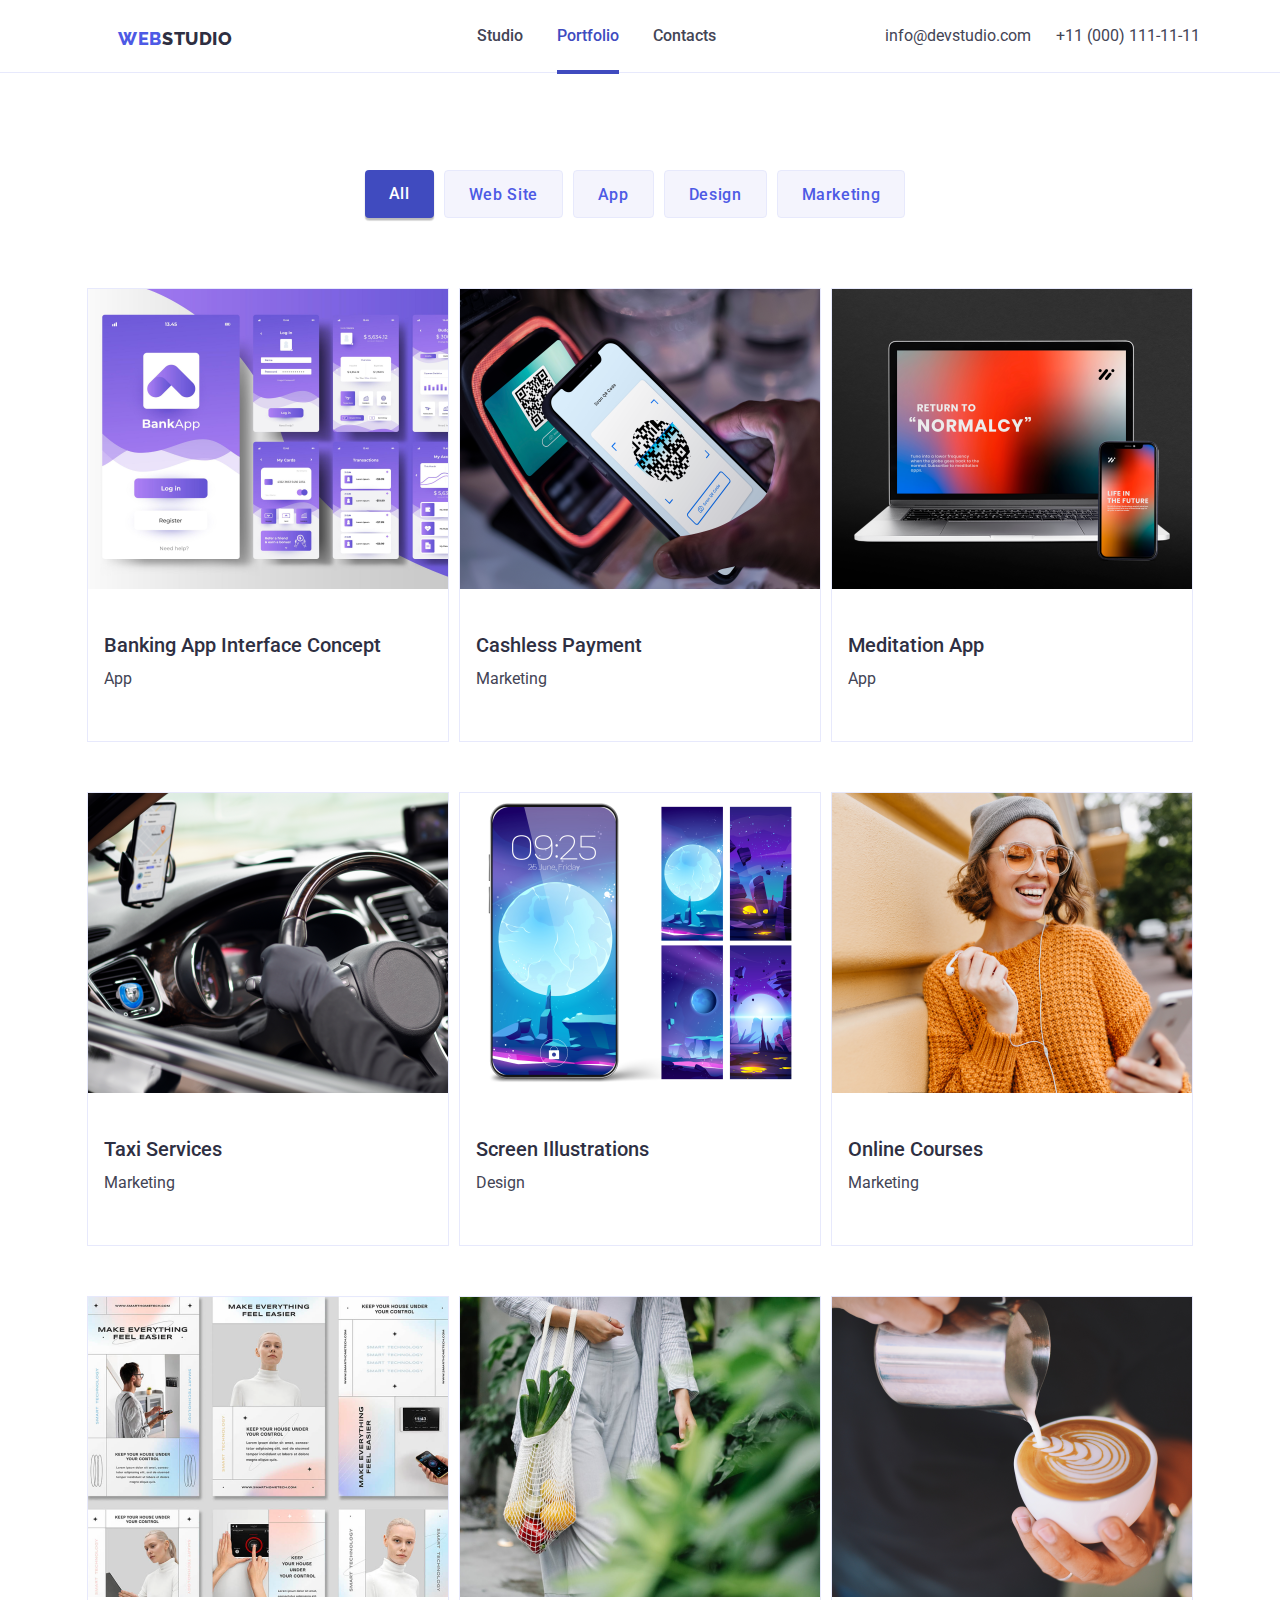
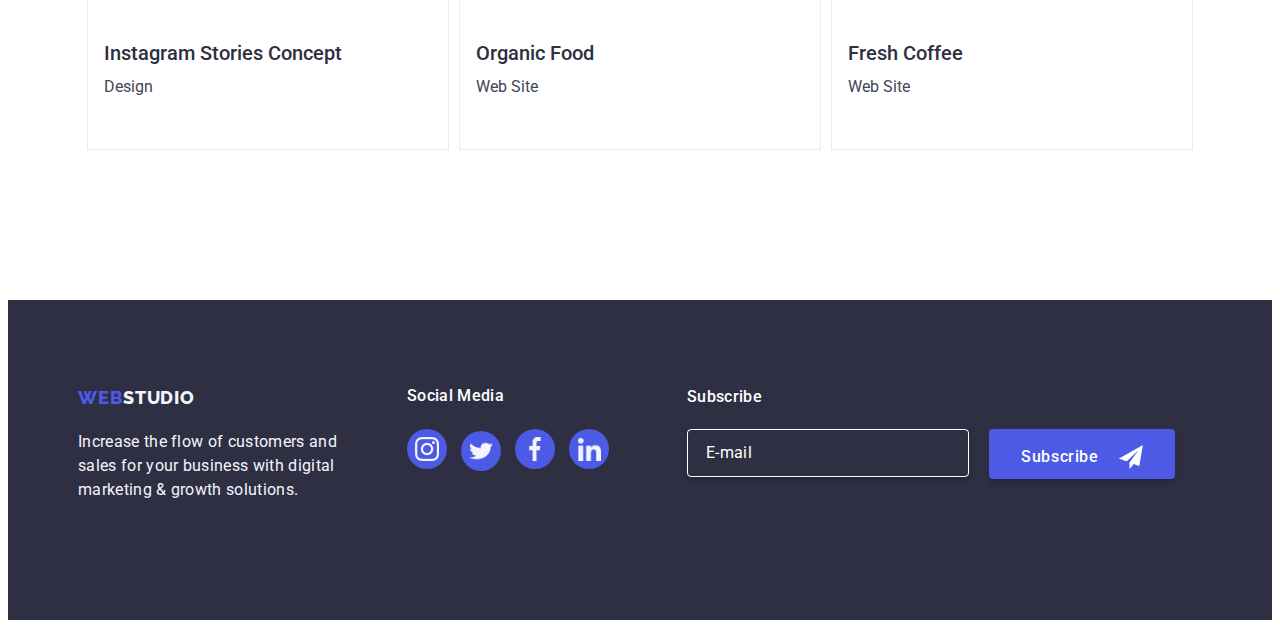
==== portfolio.html @ 3a565a02 "Initial commit" ====
<!DOCTYPE html>
<html lang="en">
    <head>
        <meta charset="UTF-8">
        <meta name="viewport" content="width=device-width, initial-scale=1.0">
        <title>WEBSTUDIO</title>
        <link rel="stylesheet" href="styles.css">
    
        <link rel="preconnect" href="https://fonts.googleapis.com">
        <link rel="preconnect" href="https://fonts.gstatic.com" crossorigin>
        <link href="https://fonts.googleapis.com/css2?family=Open+Sans&family=Raleway:wght@800&family=Roboto:wght@400;500;700;900&display=swap" rel="stylesheet">
    
    </head>

    <body id="portfolio">
        <header>
        <div class="navigation-bar">
            <div class="centered-logo">
                <h2><span class="logo"><span class="web">WEB</span><span class="studio">STUDIO</span></span></h2>
            </div>
        
            <div class="header-body-medium">
                <nav class="body-medium">
                    <ul>
                        <li><a href="index.html" class="header-nav-studio studio-link"><span>Studio</span></a></li>
                        <li><a href="portfolio.html" class="header-nav-portfolio portfolio"><span>Portfolio</span></a></li>
                        <li><a href="#" class="header-nav-contacts contacts"><span>Contacts</span></a></li>
                    </ul>
                </nav>
            </div>
        
            <div class="contact-info">
                <ul class="body">
                    <li><a href="mailto:contact@example.com" class="header-nav-mail email">info@devstudio.com</a></li>
                    <li><a href="tel:+110001111111" class="header-nav-phone phone">+11 (000) 111-11-11</a></li>
                </ul>
            </div>
        </div>
        
    </header>
    <div class="filter-btn">
        <button id="allButton" class="filter-button active">All</button>
        <button id="webButton" class="filter-button">Web Site</button>
        <button id="appButton" class="filter-button">App</button>
        <button id="designButton" class="filter-button">Design</button>
        <button id="marketingButton" class="filter-button">Marketing</button>
    </div>
    

    <div class="portfolio-cards">
        <div class="row-container">
            <li class="project-card-1">
                <div class="card-container">
                    <img src="images/img/Banking_App_Interface.png" alt="Banking App Interface Concept" width="360" height="300px">
                    <div class="card-info">
                        <h3>Banking App Interface Concept</h3>
                        <p class="body">App</p>
                    </div>
                </div>
            </li>
    
            <li class="project-card-2">
                <div class="card-container">
                    <img src="images/img/Cashless_Payment.png" alt="Cashless Payment" width="360" height="300px">
                    <div class="card-info">
                        <h3>Cashless Payment</h3>
                        <p class="body">Marketing</p>
                    </div>
                </div>
            </li>
    
            <li class="project-card-3">
                <div class="card-container">
                    <img src="images/img/Meditation_App.png" alt="Meditation App" width="360" height="300px">
                    <div class="card-info">
                        <h3>Meditation App</h3>
                        <p class="body">App</p>
                    </div>
                </div>
            </li>
        </div>
    
        <div class="row-container">
            <li class="project-card-4">
                <div class="card-container">
                    <img src="images/img/Taxi_Services.png" alt="Taxi Services" width="360" height="300px">
                    <div class="card-info">
                        <h3>Taxi Services</h3>
                        <p class="body">Marketing</p>
                    </div>
                </div>
            </li>
    
            <li class="project-card-5">
                <div class="card-container">
                    <img src="images/img/Screen_Illustrations.png" alt="Screen Illustrations" width="360" height="300px">
                    <div class="card-info">
                        <h3>Screen Illustrations</h3>
                        <p class="body">Design</p>
                    </div>
                </div>
            </li>
    
            <li class="project-card-6">
                <div class="card-container">
                    <img src="images/img/Online_Courses.png" alt="Online Courses" width="360" height="300px">
                    <div class="card-info">
                        <h3>Online Courses</h3>
                        <p class="body">Marketing</p>
                    </div>
                </div>
            </li>
        </div>
    
        <div class="row-container">
            <li class="project-card-7">
                <div class="card-container">
                    <img src="images/img/Instagram_Concept.png" alt="Instagram Stories Concept" width="360" height="300px">
                    <div class="card-info">
                        <h3>Instagram Stories Concept</h3>
                        <p class="body">Design</p>
                    </div>
                </div>
            </li>
    
            <li class="project-card-8">
                <div class="card-container">
                    <img src="images/img/Organic_Food.png" alt="Organic Food" width="360" height="300px">
                    <div class="card-info">
                        <h3>Organic Food</h3>
                        <p class="body">Web Site</p>
                    </div>
                </div>
            </li>
    
            <li class="project-card-9">
                <div class="card-container">
                    <img src="images/img/Fresh_Coffee.png" alt="Fresh Coffee" width="360" height="300px">
                    <div class="card-info">
                        <h3>Fresh Coffee</h3>
                        <p class="body">Web Site</p>
                    </div>
                </div>
            </li>
        </div>
    </div>
    


    <footer>
        <div class="footer-div">
            <div class="footer-logo">
                <ul class="footer-list-container">
                    <li>
                        <h4><span id="web-footer">WEB</span><span id="studio-footer">STUDIO</span></h4>
                        <p>Increase the flow of customers and <br> sales for your business with digital <br> marketing & growth solutions.</p>
                    </li>
                </ul>
            </div>
    
            <div class="footer-social">
                <ul class="footer-social-container">
                    <h4>Social Media</h4>
                    <li>
                        <button class="social-button">
                            <img class="footer-instagram" src="images/img/instagram-flat1.png" alt="instagram">
                        </button>
                    </li>
                    <li>
                        <button class="social-button">
                            <img class="footer-twitter" src="images/img/twitter-flat1.png" alt="twitter">
                        </button>
                    </li>
                    <li>
                        <button class="social-button">
                            <img class="footer-facebook" src="images/img/facebook-flat1.png" alt="facebook">
                        </button>
                    </li>
                    <li>
                        <button class="social-button">
                            <img class="footer-linkedin" src="images/img/linkedin-flat1.png" alt="linkedin">
                        </button>
                    </li>
                </ul>
            </div>
    
            <div class="subscribe">
                <label class="subscribe-label" for="subscribe">Subscribe</label>
                <div class="email-subscribe-btns">
                    <div class="subscribe-input">
                        <input type="email" name="subscribe" id="subscribe_email" placeholder="E-mail" pattern="[a-zA-Z0-9._%+-]+@[a-zA-Z0-9.-]+\.[a-zA-Z]{2,4}">
                    </div>
                    <button class="subscribe-btn">Subscribe
                        <img src="images/img/subscribe.png" alt="Subscribe through Email">
                    </button>
                </div>
            </div>
        </div>
    </footer>

    <script>
        document.addEventListener("DOMContentLoaded", function () {
            const currentPage = "portfolio";
            const link = document.querySelector(`a[href="${currentPage}.html"]`);
            if (link) {
                link.classList.add("active");
            }
        });
    </script>
        

</body>

</html>
---- styles.css ----
:root{
    --primary-brand-color: #4D5AE5;
    --pressed-state-color: #404BBF;
    --primary-dark-overlays: #2E2F42;
    --primary-success-color: #31D0AA;
    --primary-light-mode-background: #F4F4FD;
    --primary-accent-color: #E7E9FC;
    --primary-body-color: #434455;

}

/* General Styles */

.header-1 {
    font-family: "Roboto", sans-serif;
    font-weight: 700;
    font-size: 56px;
    line-height: 60px;
    letter-spacing: 2%;
}

h2 {
    font-family: "Roboto", sans-serif;
    font-weight: 700;
    font-size: 36px;
    letter-spacing: 2%;
    color: var(--primary-dark-overlays)
}

h3 {
    font-family: "Roboto", sans-serif;
    font-weight: 500;
    font-size: 20px;
    letter-spacing: 2%;
    color: #2E2F42; 
}

.body-medium {
    font-family: "Roboto", sans-serif;
    font-weight: 500;
    font-size: 16px;
    letter-spacing: 2%;
    line-height: 24px;
    color: var(--primary-body-color)
}

.body {
    font-family: "Roboto", sans-serif;
    font-weight: 400;
    font-size: 16px;
    letter-spacing: 2%;
    line-height: 24px;
    color: var(--primary-body-color);
    margin: 0;
    padding: 0;
}

.container {
    display: flex;
    flex-direction: column;
}

.team1,
.customers
.footer {
    width: 100%;
}

/* Link and Small typography not yet included */

/* Navigation */

.navigation-bar {
    width: 100%;;
    height: 72px;
    background-color: #FFFFFF;
    border-bottom: 1px solid #E7E9FC;
    display: flex;
    justify-content: space-between;
    align-items: center;
    padding: 0;
    position: fixed; /* this helps with nav bar not move and overflow */
    top: 0; /* this helps with nav bar not move and overflow */
    left: 0; /* this helps with nav bar not move and overflow */
    z-index: 100; /* Ensure it appears above other content */
}

.centered-logo {
    display: flex;
    align-items: center;
    line-height: 72px;
    margin-left: 3%;
    padding-left: 80px;
}

.web {
    font-family: "Raleway",sans-serif;
    font-size: 18px;
    font-weight: 800;
    /* line-height: 21px; */
    letter-spacing: 0.03em;
    text-align: left;
    color: var(--primary-brand-color);
}
.studio {
    font-family: "Raleway", sans-serif;
    font-size: 18px;
    font-weight: 800;
    /* line-height: 21px; */
    letter-spacing: 0.03em;
    text-align: left;
    color: var(--primary-dark-overlays);
}

.header-body-medium {
    display: flex;
    align-items: center;
    margin-left: 1%;
}

.header-body-medium ul {
    list-style-type: none;
    padding: 0;
    margin: 0;
    display: flex;
}

.header-body-medium li {
    display: inline-block;
    margin-right: 20%;
}

.header-body-medium a {
    text-decoration: none;
    color: inherit;
}

.contact-info ul {
    list-style-type: none;
    padding: 0;
    margin: 0;
    display: flex;
}

.contact-info li {
    text-decoration: none;
    display: flex;
}

.header-nav-mail,
.header-nav-phone {
    text-decoration: none; /* Remove link decorations */
    color: inherit; /* Inherit the text color from the parent */
}

.header-nav-mail {
    margin-left: 5px;
    padding-right: 20px;
}

.header-nav-phone {
    margin-left: 5px;
    padding-right: 80px;
}

/* Style for the active page link */
.header-nav-studio.active,
.header-nav-portfolio.active,
.header-nav-contacts.active {
    color: #404BBF;
    position: relative;
}

.header-nav-studio.active::after,
.header-nav-portfolio.active::after,
.header-nav-contacts.active::after {
    content: '';
    display: block;
    width: 100%;
    height: 4px; /* Adjust the thickness of the underline */
    background-color: #404BBF;
    position: absolute;
    bottom: -29px; /* Adjust the offset position, e.g., 10px below the text */
    left: 0;
}

/* Media query for smaller screens */
@media (max-width: 768px) {
    .centered-logo {
        margin-left: 0;
        padding: 10px;
        text-align: center;
    }

    .web, .studio {
        font-size: 16px;
    }

    .header-body-medium ul {
        display: flex;
        /* flex-direction: column; Display the navigation links in a column */
        margin: 0;
    }

    .header-body-medium li {
        display: block; /* Change to block to stack the links */
        margin: 5px 0; /* Add spacing between elements in the column */
    }

    .contact-info ul {
        list-style-type: none;
        padding: 0;
        margin: 0;
        display: flex;
        flex-direction: column; /* Arrange contact items in a column */
    }

    .contact-info li {
        text-decoration: none;
        margin: 5px 0; /* Add spacing between elements in the column */
    }
    
    .header-nav-mail {
        padding: 0; /* Remove the padding to make it responsive */
    }

    .header-nav-phone {
        padding: 0; /* Remove the padding to make it responsive */
    }
}

/* END OF NAVIGATION BAR */

/* Banner */
.banner1 {
    width: 100%;
    height: 600px;
    background-image: url(images/img/people-office.png);
    background-size: cover;
    background-repeat: no-repeat;
    position: relative;
    display: flex;
    flex-direction: column;
    justify-content: center;
    align-items: center;
}

.banner1::before {
    content: "";
    width: 100%;
    height: 100%;
    background-color: rgba(46, 47, 66, 0.7);
    position: absolute;
    top: 0;
    left: 0;
}

.tagline {
    color: #FFFFFF;
    width: 496px;
    height: 120px;
    top: 100px;
    left: 472px;
    text-align: center;
    font-size: 56px;
    margin: 5px auto 0 auto;
    z-index: 1; /* Place above background color */

}

/* Styling for the button */
.button-text {
    width: 169px;
    height: 56px;
    /* padding: 16px 32px; */
    border-radius: 4px;
    background: var(--primary-brand-color);
    color: #FFFFFF;
    text-decoration: none;
    cursor: pointer;
    transition: background-color 0.3s ease;
    border: none; /* Remove border */
    outline: none; /* Remove outline on focus */
    font-weight: bold; /* Optionally, make the font bold */
    letter-spacing: 4%;
    margin-top: 20px; /* Remove margin  for padding */
    font-size: 16px; /* Remove border for border with underline */
    z-index: 1; /* Place above background color */

}

.button-text:hover,
.button-text:active {
    background: var(--pressed-state-color);
}

/* Media query for smaller screens */
@media screen and (max-width: 768px) {
    .tagline {
        font-size: 36px; /* Font size for smaller screens */
        font-weight: 700; /* Font weight */
        line-height: 40px; /* Line height */
        letter-spacing: 0.02em; /* Letter spacing */
        text-align: center; /* Text alignment */
        position: absolute;
        top: 40%;
        left: 50%;
        transform: translate(-50%, -50%);
    }

    .button-text {
        max-width: 100%; /* Use full width for smaller screens */
        margin-top: 100px; /* Adjust margin for better spacing */
    }
}

/* Styles for the modal overlay */
.modal-overlay {
    display: none;
    position: fixed;
    top: 0;
    left: 0;
    width: 100%;
    height: 100%;
    background: rgba(46, 47, 66, 0.4);
    z-index: 1000;
}

.modal-box {
    width: 408px;
    height: 570px;
    position: absolute;
    top: 80px;
    left: calc(50% - 204px);
    background: #FCFCFC;
    border-radius: 4px;
    box-shadow: 0px 2px 1px 0px #00000033, 0px 1px 3px 0px #0000001F, 0px 1px 1px 0px #00000024;
    padding: 20px;
    text-align: center;
}

.close-button {
    width: 24px;
    height: 24px;
    position: absolute;
    top: 20px;
    right: 20px;
    background: linear-gradient(0deg, #E7E9FC, #E7E9FC), linear-gradient(0deg, rgba(0, 0, 0, 0.1), rgba(0, 0, 0, 0.1));
    border: 1px solid #0000001A;
    border-radius: 50%;
    font-size: 18px;
    cursor: pointer;
}

.leave-contacts {
    font-family: "Roboto", sans-serif;
    font-size: 16px;
    font-weight: 500;
    line-height: 10px;
    letter-spacing: 0.02em;
    text-align: center;
    padding: 20px;
    color: #2E2F42;
    margin-bottom: 0; /* Adjust the margin as needed to control the space between elements */
}

/* Modal area */

.form {
    margin-bottom: 10px;
}
.form-input {
    padding: 8px;
    border: 1px solid #2E2F4266;
    border-radius: 4px;
    font-family: inherit;
    font-size: 16px;
    outline: none;
    font-family: "Roboto", sans-serif;
}

.form-label {
    display: block;
    font-family: "Roboto", sans-serif;
    font-size: 12px;
    font-weight: 400;
    line-height: 14px;
    letter-spacing: 0.04em;
    text-align: left;
    color: #8E8F99;
    padding: 5px 0 0 5px;
    margin-bottom: 5px;
    margin-top: 8px;
}

.form-group {
    margin-bottom: 10px; /* Adjust margin as needed to control space between labels and inputs */
}

#name, #phone_number, #user_email {
    width: 360px;
    height: 20px;
    top: 84px;
    border-radius: 4px;
    border:1px solid rgba(46, 47, 66, 0.4);
    /* transition: border-color 0.3s; Smooth transition for the border color */
}

#name:focus,
#phone_number:focus,
#user_email:focus,
#name:valid,
#phone_number:valid,
#user_email:valid {
    border-color: #4D5AE5;
    /* transition: border-color 0.3s; */
}

.icon-name {
    background-image: url('images/img/name-icon.png');
    background-repeat: no-repeat;
    background-position: 10px center;
    padding-left: 35px;
    background-size: 20px 20px;
}

.icon-phone {
    background-image: url('images/img/phone-icon.png');
    background-repeat: no-repeat;
    background-position: 10px center;
    padding-left: 35px;
    background-color: #FCFCFC;
    background-size: 20px 20px;
}

.icon-email {
    background-image: url('images/img/email-icon.png');
    background-repeat: no-repeat;
    background-position: 10px center;
    padding-left: 35px;
    background-color: #FCFCFC;
    background-size: 20px 15px;
}

.icon-name:focus {
    background-image: url('images/img/name-icon-2.png');
}

.icon-phone:focus {
    background-image: url('images/img/phone-icon-2.png')
}
.icon-email:focus {
    background-image: url('images/img/email-icon-2.png');
}

/* Styling for the comment textarea */
#comment {
    width: 375px;
    height: 120px;
    top: 216px;
    border-radius: 4px;
    padding: 10px 15px; /* Adjusted padding for uniform spacing */
}

input, textarea {
    padding: 8px;
    font-family: "Roboto", sans-serif;
    font-size: inherit;
}

.form-input::placeholder {
    font: "Roboto", sans-serif;
    font-size: 12px;
    font-weight: 400;
    line-height: 12px;
    letter-spacing: 0.04em;
    text-align: left;
    color: #2E2F4266;
}

#comment:focus {
    border-color: #4D5AE5;
    transition: border-color 0.3s;
}

.terms-conditions {
    text-align: left; /* Set the text alignment to left */
}

.terms-conditions input[type="checkbox"] {
    display: inline-block;
    vertical-align: middle;
    margin-right: 5px; /* Adjust margin as needed for spacing between the checkbox and the label */
    width: 16px;
    height: 16px;
}

.terms-conditions label {
    display: inline-block;
    font-family: "Roboto", sans-serif;
    font-size: 13px;
    font-weight: 400;
    line-height: 14px;
    letter-spacing: 0.04em;
    text-align: left;
    color: #8E8F99;
    margin-top: 20px;
}

.send {
    width: 169px;
    height: 56px;
    top: 584px;
    left: 635px;
    padding: 16px 32px;
    border-radius: 4px;
    gap: 10px;
    background: #4D5AE5;
    box-shadow: 0px 4px 4px 0px #00000026;
    font-family: "Roboto", sans-serif;
    font-size: 16px;
    font-weight: 500;
    line-height: 24px;
    letter-spacing: 0.04em;
    text-align: center;
    color: #FFFFFF;
    border: none;
    margin-top: 20px;
}

.send:hover {
    background-color: #404BBF; /* Background color on hover */
}

/* END OF BANNER */

/* Table 1 */

.section-content-1 {
    margin-top: 80px; /* away from the bottom of .banner1 */
    margin-left: 50px; /* Add 50px margin from the left */
    margin-right: 50px; /* Add 50px margin from the right */
}

.section-content-1 p {
    min-height: 72px; /* Adjust the height as needed for at least 3 lines of text */
}

/* Remove list decorations */
.section-content-1 ul {
    list-style: none;
    padding: 0;
    margin: 0;
}

/* Align table headings with h3 attributes */
.section-content-1 table {
    margin: 0 auto; /* Center the table horizontally */
    max-width: 264px; /* Set a maximum width for the table */
    border-collapse: collapse;
}

.section-content-1 th {
    font-family: "Roboto", sans-serif;
    font-weight: 500;
    font-size: 20px;
    letter-spacing: 2%;
    color: #2E2F42;
    text-align: left;
    padding: 10px;
}

/* Align paragraphs with .body attributes */
.section-content-1 td {
    font-family: "Roboto", sans-serif;
    font-weight: 400;
    font-size: 16px;
    letter-spacing: 2%;
    line-height: 24px;
    color: var(--primary-body-color);
    text-align: left;
    padding: 10px;
}

.feature-box {
    width: 264px;
    height: 112px;
    border-radius: 4px;
    background-color: #F4F4FD;
    display: flex; /* Use flexbox */
    align-items: center; /* Center vertically */
    justify-content: center; /* Center horizontally */
}

.feature-box img {
    width: 64px;
    height: 64px;
}

/* Responsive table - split into two columns on smaller screens */
@media (max-width: 768px) {
    .section-content-1 table {
        width: 100%; /* Make the table width 100% */
    }

    .section-content-1 td,
    .section-content-1 th {
        display: block;
        width: 100%;
        text-align: center; /* Center the text within each cell */
    }

    .feature-box {
        width: 100%; /* Make feature boxes take up full width */
        margin-bottom: 20px; /* Add some spacing between the feature boxes */
    }

    .feature-box img {
        width: 40px; /* Adjust the image width for smaller screens */
        height: 40px; /* Adjust the image height for smaller screens */
    }
}

/* END OF TABLE 1 */

/* Section Services1 */
.services1 {
    margin-top: 80px;
    margin-bottom: 80px; /* Add margin to create distance */
    text-align: center;
}

.section-heading {
    font-family: "Roboto", sans-serif;
    font-weight: 700;
    font-size: 36px;
    letter-spacing: 2%;
    color: var(--primary-dark-overlays);
    margin-top: 20px;
}

.image-container {
    display: flex;
    justify-content: center; /* Center horizontally */
    align-items: center; /* Center vertically */
    flex-wrap: wrap;
}

.images {
    width: 360px;
    height: 300px;
    border: 1px solid #E7E9FC;
    background-color: #E7E9FC;
    margin-top: 20px;
    margin-right: 20px; /* Adds a small gap between images */
}

/* END OF SERVICES1 */

/* Team1 Section */
.team1 {
    width: 100%;
    min-height: 620px;
    background: #F4F4FD;
    margin-top: 40px;
    position: relative;
    padding-top: 80px;
    text-align: center; /* Center text horizontally */
}

.team1 h2.section-heading {
    font-family: "Roboto", sans-serif;
    font-weight: 700;
    font-size: 36px;
    letter-spacing: 2%;
    color: var(--primary-dark-overlays);
    margin: 0; /* Reset margin to 0 */
    padding: 20px 0; /* Add padding to separate from team-list */
}

.team1 .team-list-container {
    display: flex;
    flex-wrap: wrap; /* added for responsive layout */
    justify-content: center; /* Center the list horizontally */
}

.team1 .team-list {
    list-style: none;
    padding: 0;
    display: flex; /* Make the list items flex containers */
    flex-wrap: wrap; /* Allow the items to wrap to the next line */
    justify-content: center; /* Center the list items horizontally */
    
}

.team1 .team-member {
    text-decoration: none;
    width: 264px; /* Set width to 264px */
    height: auto; /* Set height to 380px, will place socials here */
    margin: 10px; /* Add margin between team members */
    border-radius: 0px 0px 4px 4px; /* Set border-radius */
    background: #FFFFFF;
    box-shadow: 0px 2px 1px 0px #2E2F4214, 0px 1px 1px 0px #2E2F4229, 0px 1px 6px 0px #2E2F4214;
    padding: 0px 0px 32px 0px; /* Set padding */
    display: flex;
    flex-direction: column;
    align-items: center;
    justify-content: space-between; /* Distribute content evenly vertically */
}

.team1 .team-member-content1 {
    max-width: auto;
    height: 390px;
    display: flex;
    flex-direction: column;
    align-items: center;
    gap: 32px;
}

.team1 .team-member img {
    width: 264px;
    height: 260px;
}

.team1 .info-box {
    width: 232px;
    height: auto; /* Set height to auto to accommodate content */
    gap: 8px;
    display: flex;
    flex-direction: column;
    align-items: center;
    flex-grow: 1; /* Allow the info-box to expand vertically */

}

.team1 h3 {
    font-family: "Roboto", sans-serif;
    font-weight: 500;
    font-size: 20px;
    letter-spacing: 2%;
    color: #2E2F42;
    text-align: center;
}

.team1 p.body {
    font-family: "Roboto", sans-serif;
    font-weight: 400;
    font-size: 16px;
    letter-spacing: 2%;
    line-height: 24px;
    color: var(--primary-body-color);
    text-align: center;
}

.team1 .info-box h3,
.team1 .info-box p {
    margin: 0; /* Reset the margin to zero */
    line-height: 1.1; /* Set the minimum line height to 1.1 (adjust as needed) */
}


/* Team Social Media Section */
.team-social {
    display: inline-block;
    gap: 30px;
    margin-top: 0;
}

.team-social-container {
    list-style: none;
    padding: 0;
    margin: 0;
}

.team-social-button {
    width: 40px;
    height: 40px;
    scale: -0deg;
    background: #4D5AE5;
    border-radius: 50%;
    border: none; /* Remove button border */
    text-align: center;
    margin: 7px;
    transition: background-color 0.3s;
    display: flex;
    justify-content: center;
    align-items: center;
    cursor: pointer;
    margin-top: 5px;
}

/* Style for individual social media icons */
.team-social-container li {
    display: inline-block;
    margin: 0;
    padding: 0;
}

.team-social-instagram,
.team-social-linkedin {
    max-width: 16px; /* Ensure the image doesn't exceed the button's width */
    max-height: 16px; /* Ensure the image doesn't exceed the button's height */
    align-content: center; /* Ensure the image  aligns with the button  content */
}

.team-social-twitter {
    max-width: 16px;
    max-height: 13px;
    align-content: center;
}

.team-social-facebook {
    max-width: 8px;
    max-height: 16px;
    align-content: center;
}

/* Change the color on hover */
.team-social-button:hover {
    background-color: #31D0AA;
    cursor: pointer;
}


/* Media query for smaller screens */
@media (max-width: 768px) { /* Adjust the breakpoint as needed */
    .team1 .team-list {
        flex-direction: column;
        align-items: center;
    }

    .team1 .team-member {
        width: 100%; /* Set width to 100% to make each member appear on a separate line */
        margin: 20px 0; /* Add margin between team members on smaller screens */
    }
}

/* END OF TEAM1 */



/* Customers section */
.customers {
    width: 100%;
    min-height: 150px;
    background: #ffffff;
    margin-top: 40px;
    position: relative;
    padding-top: 80px;
    text-align: center; /* Center text horizontally */
}

.image-container-customers {
    display: flex;
    justify-content: center;
    align-items: center;
    gap: 20px; /* Add gap between customer boxes */
    margin-top: 20px; /* Add margin to separate from the heading */
    flex-wrap: wrap; /* Allow customer boxes to wrap to the next line on smaller screens */

}

.customer-box {
    min-width: 168px;
    height: 88px;
    border-radius: 4px;
    border: 1px solid #8E8F99;
    display: flex;
    justify-content: center;
    align-items: center;
    transition: color 0.3s ease; /* Add transition for color */

}

.customer-box img {
    width: auto;
    height: auto;
    max-width: 100%;
    max-height: 100%;
}

/* Change the background color on hover */
.customer-box:hover {
    border-color: #404BBF; /* Change border color */
}

.customer-box:hover img {
    filter: invert(62%) sepia(100%) saturate(10000%) hue-rotate(224deg) brightness(84%) contrast(76%);
}

/* Responsive styles for smaller screens */
@media (max-width: 768px) {
    .customers {
        padding-top: 20px; /* Reduce top padding on smaller screens */
    }
    
    .image-container-customers {
        flex-wrap: wrap; /* Allow customer boxes to wrap to the next line */
        justify-content: space-between; /* Add space between customer boxes */
    }
    
    .customer-box {
        width: calc(50% - 20px); /* Display two boxes per row with spacing in between */
        max-width: 168px; /* Set the maximum width to 168px */
        margin-bottom: 10px; /* Add margin between customer boxes */
    }
    
    .customer-box img {
        max-width: 100%; /* Reduce image size on smaller screens */

    }
}


/* END of CUSTOMERS */

/* Footer Styles */
footer {
    width: 100%;
    height: 280px;
    background: #2E2F42;
    padding: 20px 0;
    margin-top: 100px;
    display: flex;
    justify-content: center;
    align-items: flex-start; /* Align elements at the top */
    flex-wrap: wrap;
    position: relative;
    justify-content: space-between;
}

.footer-div {
    width: 100%;
    display: flex;
    justify-content: space-between;
    align-items: center;
    /* padding: 0 0px; */
}

.footer-list-container {
    width: 264px;
    height: auto;
    display: flex;
    flex-direction: column;
    justify-content: center;
    /* align-items: flex-start; */
    list-style: none;
    padding-left: 40px;
    flex: 1;
}

#web-footer, #studio-footer {
    font-family: "Raleway", sans-serif;
    font-size: 18px;
    font-weight: 800;
    line-height: 21px;
    letter-spacing: 0.05em;
    text-align: left;
    color: #4D5AE5;
}

#studio-footer {
    color: #F4F4FD;
}

.footer-list-container p {
    font-family: "Roboto", sans-serif;
    font-size: 16px;
    font-weight: 400;
    line-height: 24px;
    letter-spacing: 0.02em;
    text-align: left;
    color: #F4F4FD;
}

/* Footer Social Media Section */
.footer-social {
    display: flex;
    align-items: center;
    gap: 16px;
    width: auto;
    margin-top: -50px; /* Add 50px distance from the top */
    margin-left: 5px; /* Add 50px distance from the left */
    justify-content: flex-start; /* Left-align the list items within the container */
}

.footer-social-container {
    list-style: none;
    padding: 0;
    margin: 0;
    text-align: left; /* Left-align the ul */
    width: 250px;
}

.footer-social h4 {
    font-family: Roboto, sans-serif;
    font-size: 16px;
    font-weight: 500;
    line-height: 24px;
    letter-spacing: 0.02em;
    text-align: left;
    color: #FFFFFF;
    padding: 0px;
    
}

.social-button {
    width: 40px;
    height: 40px;
    scale: -0deg;
    background: #4D5AE5;
    border-radius: 50%; /* Makes the button circular */
    border: none;
    margin-right: 10px; /* Adds a 20px gap between each button */
    cursor: pointer;
    transition: background-color 0.3s; /* Smooth color transition on hover */
    display: flex;
    justify-content: center;
    align-items: center;
}

/* Style for individual social media icons */
.footer-social-container li {
    display: inline-block;
    margin: 0;
    padding: 0;
    /* text-align: left; Align the social media icons to the left */
}

.footer-instagram {
    width: 24px;
    height: 24px;
    align-content: center;
}

.footer-twitter {
    width: 24px;
    height: 19.5px;
    align-content: center;
}

.footer-facebook {
    width: 12px;
    height: 24px;
    align-content: center;
}

.footer-linkedin  {
    width: 23px;
    height: 23px;
    align-content: center;
}

/* Change the color on hover */
.social-button:hover {
    background-color: #31D0AA;
    cursor: pointer;
}

/* Left-align the elements */
.footer-social h4,
.footer-social-container li {
    text-align: left;
}

/* Footer Logo and Social Media Sections */
.footer-logo,
.footer-social {
    display: inline-flex;
    align-items: center;
    flex: 1;
    padding: 30px;
}

.subscribe {
    /* justify-content: space-between; */
    width: 100%;
    max-width: none;
    left: auto; /* Note: This is also a position property */
    border-radius: 4px;
    /* gap: 16px; */
    margin-top: -40px;
    margin-right: 100px;
}

.subscribe-label {
    display: block;
    font-family: "Roboto", sans-serif;
    font-size: 16px;
    font-weight: 500;
    line-height: 24px;
    letter-spacing: 0.02em;
    text-align: left;
    color: #FFFFFF;
    margin-top: 20px;
}

.email-subscribe-btns {
    display: flex;
}

.subscribe-input {
    margin-top: 20px;
    margin-left: 0px;
    padding-right: 20px;
}

#subscribe_email {
    width: 264px;
    height: 30px;
    border-radius: 4px;
    border: 1px solid #FFFFFF;
    box-shadow: 0px 4px 4px 0px #00000026;
    background-color: transparent;
    color: #FFFFFF;
    font-family: "Roboto", sans-serif;
    font-size: 16px;
    font-weight: 400;
    line-height: 24px;
    letter-spacing: 0.02em;
    text-align: left;
}

#subscribe_email::placeholder {
    color: #FFFFFF; /* Font color for the placeholder */
    padding: 10px;  /* Padding for the placeholder text */
}

.subscribe-btn {
    max-width: 250px;
    height: 50px;
    left: 635px;
    padding: 16px 32px;
    border-radius: 4px;
    gap: 20px;
    /* margin-left: 30px; */
    background: #4D5AE5;
    box-shadow: 0px 4px 4px 0px #00000026;
    font-family: "Roboto", sans-serif;
    font-size: 16px;
    font-weight: 500;
    line-height: 24px;
    letter-spacing: 0.04em;
    text-align: center;
    color: #FFFFFF;
    border: none;
    margin-top: 20px;
    /* margin-left: auto; */
    display: flex;
    cursor: pointer; /* Add this line to change cursor on hover */
}

.subscribe-btn img {
    width: 24px;
    height: 24px;
}

.subscribe-btn:hover,
.subscribe-btn:active {
    background: var(--pressed-state-color);
}



/* PORTFOLIO ******************************** */

/* PORTFOLIO BUTTONS */

/* Styling for the filter buttons container */
.filter-btn {
    margin-top: 170px;
    text-align: center;
    display: flex;
    flex-wrap: wrap; /* Allow buttons to wrap to the next line */
    justify-content: center;
}

/* Styling for the filter buttons */
.filter-button {
    width: auto;
    height: 48px;
    padding: 12px 24px;
    border: none;
    border-radius: 4px;
    font-family: Roboto;
    font-size: 16px;
    font-weight: 500;
    line-height: 24px;
    letter-spacing: 0.04em;
    text-align: center;
    cursor: pointer;
    margin-right: 10px; /* Adjust the spacing between buttons */
    margin-bottom: 10px; /* Adjust the spacing between rows */


}

/* Inactive button style */
.filter-button:not(.active) {
    background: linear-gradient(0deg, #F4F4FD, #F4F4FD), linear-gradient(0deg, #E7E9FC, #E7E9FC);
    border: 1px solid #E7E9FC;
    color: #4D5AE5; /* Text color for inactive buttons */
}

/* Active button style (unchanged) */
.filter-button.active {
    width: 69px;
    background: #404BBF;
    box-shadow: 0px 2px 2px 0px #0000001F, 0px 2px 1px 0px #00000014, 0px 3px 1px 0px #0000001A;
    color: #fff;
}

/* Media query for smaller screens */
@media (max-width: 768px) {
    .filter-btn {
        justify-content: flex-start; /* Align buttons to the left on smaller screens */
    }
}

/* End of Portfolio Buttons */

/* PROJECT CARDS */

/* Portfolio Cards Section */
.portfolio-cards {
    margin-top: 60px; /* 40px below .filter-btn */
    display: flex;
    flex-wrap: wrap; /* Allow cards to wrap to the next line on smaller screens */
    justify-content: space-around; /* Horizontally center cards */
}

/* Remove list-style from all unordered lists within portfolio-cards */
.portfolio-cards ul {
    list-style: none;
}

.portfolio-cards li {
    list-style: none;
}

/* Center the row-containers horizontally */
.row-container {
    display: flex;
    flex-wrap: wrap; /* Allow containers to wrap to the next line */
    justify-content: center;
    gap: 20px 10px; /* Add gap between card-containers */
}

/* Add margin-right to the project cards in row-1 */
.row-1 li,
.row-2 li,
.row-3 li {
    margin-right: 15px; /* Add 15px gap between project cards */
}

/* Change the flex direction for row-1, row-2, and row-3 */
.row-1 ul,
.row-2 ul,
.row-3 ul {
    flex-direction: row; /* Arrange ul elements from left to right */
}

/* Style the card-container with the specified dimensions and padding */
.card-container {
    width: 360px;
    height: 420px;
    /* background: linear-gradient(0deg, #E7E9FC, #E7E9FC), linear-gradient(0deg, #FFFFFF, #FFFFFF); */
    /* border: 1px solid #E7E9FC; */
    /* margin-bottom: 40px; Add margin between card-containers */
    position: relative;
    overflow: hidden; /* Ensure that box-shadow doesn't overflow */
}

.card-container::before {
    content: "14 Stylish and User-Friendly App Design Concepts · Task Manager App · Calorie Tracker App · Exotic Fruit Ecommerce App · Cloud Storage App";
    position: absolute;
    top: 8%; /* Start from the middle */
    left: 0;
    max-width: 360px;
    height: 240px; /* Set a maximum height for the overlay box */
    background-color: #4D5AE5;
    display: flex;
    flex-direction: column; /* Display text content as a column */
    justify-content: flex-start; /* Align text from the top */
    align-items: flex-start; /* Align text from the left */
    padding: 30px; /* Apply padding to all sides */
    text-align: left;
    font-family: "Roboto", sans-serif;
    font-size: 14px;
    font-weight: 300;
    line-height: 24px;
    letter-spacing: 0.02em;
    color: #F4F4FD;
    z-index: 2;
    opacity: 0;
    transition: opacity 0.25s cubic-bezier(0.4, 0, 0.2, 1), top 0.25s cubic-bezier(0.4, 0, 0.2, 1); /* Add transition for top property */
    pointer-events: none; /* Prevents hover effect from interfering with underlying elements */
    box-shadow: 0px 2px 1px 0px #2E2F4214; /* Initial box-shadow */
    overflow-y: auto; /* Enable vertical scrolling for overflow */
}


/* Target only the .card-container inside .portfolio-cards */
.portfolio-cards .card-container:hover::before,
.portfolio-cards .card-container:focus::before { /* Add focus effect for accessibility */
    opacity: 1;
    top: 0; /* Move to the top on hover */
    box-shadow: 
      0px 1px 1px px #2E2F4229, /* Box-shadow on hover */
      0px 1px 6px 0px #2E2F4214; /* Box-shadow on hover */
}

/* Styling for individual project cards */
.project-card-1,
.project-card-2,
.project-card-3,
.project-card-4,
.project-card-5,
.project-card-6,
.project-card-7,
.project-card-8,
.project-card-9 {
    max-width: 360px;
    height: 420px;
    top: 288px;
    left: 156px;
    padding: 0px 0px 32px 0px;
    background: linear-gradient(0deg, #FFFFFF, #FFFFFF);
    border: 1px solid #E7E9FC;
    margin-bottom: 50px; /* Add margin between cards */
}

.project-card-1:hover,
.project-card-2:hover,
.project-card-3:hover,
.project-card-4:hover,
.project-card-5:hover,
.project-card-6:hover,
.project-card-7:hover,
.project-card-8:hover,
.project-card-9:hover  {
    border: 1px solid #F4F4FD; /* Change the border on hover */
    box-shadow: 
        0px 2px 2px 0px #2E2F4214, /* Initial box-shadow */
        0px 2px 2px 1px #2E2F4229, /* Box-shadow on hover */
        0px 2px 8px 1px #2E2F4214; /* Box-shadow on hover */
}

/* Styling for the project card information */
.card-info {
    display: flex;
    flex-direction: column;
    align-items: left;
    top: 332px;
    padding: 0px 16px 0px 16px;
    /* gap: 0px; Adjust the desired line spacing (testing 6px) */

}

/* Adjust line spacing for individual elements within card-info */
.card-info h3 {
    margin-bottom: 10px; /* Adjust the margin as per your preference */
    margin-top: 40px;
}

.card-info p {
    margin-top: 0px; /* Adjust the margin as per your preference */
}

/* Responsive styling for smaller screens */
@media (max-width: 768px) {
    .project-card-1,
    .project-card-2,
    .project-card-3,
    .project-card-4,
    .project-card-5,
    .project-card-6,
    .project-card-7,
    .project-card-8,
    .project-card-9 {
        width: 100%; /* Cards take full width on smaller screens */
        margin-right: 0; /* Remove margin to stack cards vertically */
    }
}
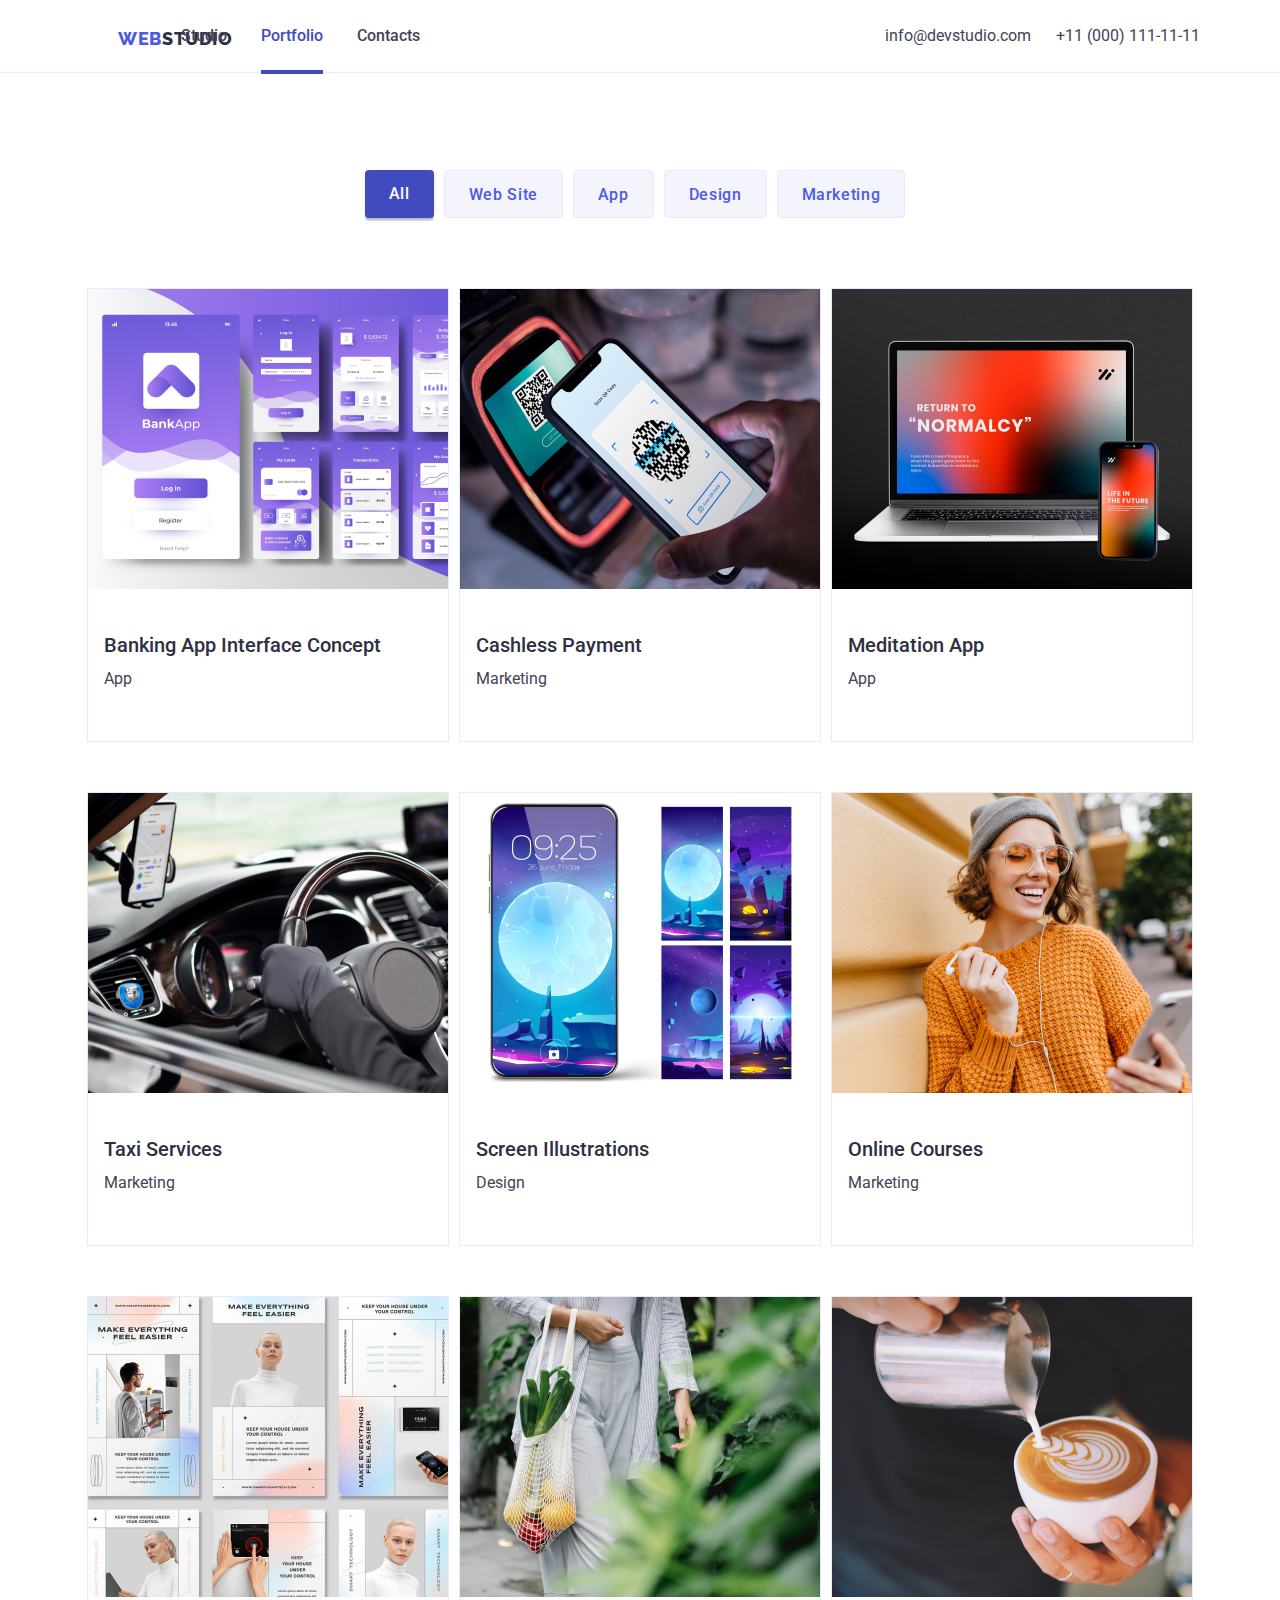
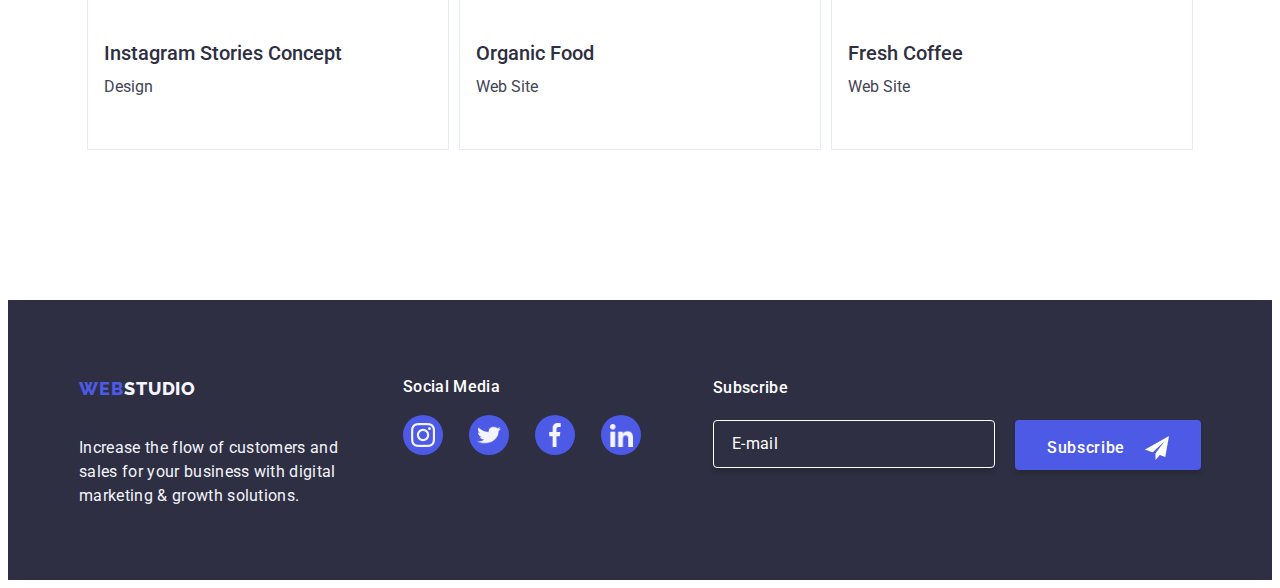
==== commit f393f8e1: "updating nav" ====
--- a/portfolio.html
+++ b/portfolio.html
@@ -14,30 +14,78 @@
 
     <body id="portfolio">
         <header>
-        <div class="navigation-bar">
-            <div class="centered-logo">
-                <h2><span class="logo"><span class="web">WEB</span><span class="studio">STUDIO</span></span></h2>
-            </div>
+            <div class="navigation-bar">
+                <div class="centered-logo">
+                    <h2><span class="logo"><span class="web">WEB</span><span class="studio">STUDIO</span></span></h2>
+                </div>
+            
+                <div class="header-body-medium">
+                    <nav class="body-medium">
+                        <ul>
+                            <li><a href="index.html" class="header-nav-studio studio-link"><span>Studio</span></a></li>
+                            <li><a href="portfolio.html" class="header-nav-portfolio portfolio"><span>Portfolio</span></a></li>
+                            <li><a href="#" class="header-nav-contacts contacts"><span>Contacts</span></a></li>
+                        </ul>
+                    </nav>
+                </div>
+            
+                <div class="contact-info">
+                    <ul class="body">
+                        <li><a href="mailto:contact@example.com" class="header-nav-mail email">info@devstudio.com</a></li>
+                        <li><a href="tel:+110001111111" class="header-nav-phone phone">+11 (000) 111-11-11</a></li>
+                    </ul>
+                </div>
         
-            <div class="header-body-medium">
-                <nav class="body-medium">
-                    <ul>
-                        <li><a href="index.html" class="header-nav-studio studio-link"><span>Studio</span></a></li>
-                        <li><a href="portfolio.html" class="header-nav-portfolio portfolio"><span>Portfolio</span></a></li>
-                        <li><a href="#" class="header-nav-contacts contacts"><span>Contacts</span></a></li>
-                    </ul>
-                </nav>
+                <div class="fa-bars">
+                    <img src="images/img/fa-bars_icon.png" alt="hamburger icon" id="menu-icon">
+                    <div id="navOverlay" class="nav-overlay">
+                            <div id="navBox" class="nav-box">
+                                <button id="closeNavBtn" class="close-navbutton">×</button>
+                                        <div class="bars-overlay">
+                                            <ul>
+                                                <li><a href="index.html" class="header-nav-studio studio-link"><span>Studio</span></a></li>
+                                                <li><a href="portfolio.html" class="header-nav-portfolio portfolio active-link"><span>Portfolio</span></a></li>
+                                                <li><a href="#" class="header-nav-contacts contacts"><span>Contacts</span></a></li>
+                                                
+                                                <div class="overlay-phone-email">
+                                                    <li><a href="tel:+110001111111" class="overlay-nav-phone phone">+11 (000) 111-11-11</a></li>
+                                                    <li><a href="mailto:contact@example.com" class="overlay-nav-mail email">info@devstudio.com</a></li>
+                                                </div>
+                                            </ul>
+                                            <div class="overlay-team-social">
+                                                <ul class="team-social-container overlay-social">
+                                                    <li>
+                                                        <button id="overlay-instagram" class="overlay-social-button">
+                                                            <img class="team-social-instagram" src="images/img/instagram-flat1.png" alt="instagram">
+                                                        </button>
+                                                    </li>
+                                                    <li>
+                                                        <button id="overlay-twitter" class="overlay-social-button">
+                                                            <img class="team-social-twitter" src="images/img/twitter-flat1.png" alt="twitter">
+                                                        </button>
+                                                    </li>
+                                                    <li>
+                                                        <button id="overlay-facebook" class="overlay-social-button">
+                                                            <img class="team-social-facebook" src="images/img/facebook-flat1.png" alt="facebook">
+                                                        </button>
+                                                    </li>
+                                                    <li>
+                                                        <button id="overlay-linkedin" class="overlay-social-button">
+                                                            <img class="team-social-linkedin" src="images/img/linkedin-flat1.png" alt="linkedin">
+                                                        </button>
+                                                    </li>
+                                                </ul>
+                                            </div>
+                                            
+                                        </div>
+                            </div>
+                    </div>
+                </div>
             </div>
         
-            <div class="contact-info">
-                <ul class="body">
-                    <li><a href="mailto:contact@example.com" class="header-nav-mail email">info@devstudio.com</a></li>
-                    <li><a href="tel:+110001111111" class="header-nav-phone phone">+11 (000) 111-11-11</a></li>
-                </ul>
-            </div>
-        </div>
-        
-    </header>
+                    <script src="mobile-menu.js"></script>
+        </header>
+
     <div class="filter-btn">
         <button id="allButton" class="filter-button active">All</button>
         <button id="webButton" class="filter-button">Web Site</button>
@@ -147,41 +195,36 @@
     
 
 
-    <footer>
+    <footer class="footer-group">
         <div class="footer-div">
             <div class="footer-logo">
-                <ul class="footer-list-container">
-                    <li>
-                        <h4><span id="web-footer">WEB</span><span id="studio-footer">STUDIO</span></h4>
+                <div class="footer-list-container">
+                        <a href="#" > <h4><span id="web-footer">WEB</span><span id="studio-footer">STUDIO</span></h4> </a>
                         <p>Increase the flow of customers and <br> sales for your business with digital <br> marketing & growth solutions.</p>
-                    </li>
-                </ul>
+                </div>
             </div>
     
             <div class="footer-social">
-                <ul class="footer-social-container">
-                    <h4>Social Media</h4>
-                    <li>
-                        <button class="social-button">
-                            <img class="footer-instagram" src="images/img/instagram-flat1.png" alt="instagram">
-                        </button>
-                    </li>
-                    <li>
-                        <button class="social-button">
-                            <img class="footer-twitter" src="images/img/twitter-flat1.png" alt="twitter">
-                        </button>
-                    </li>
-                    <li>
-                        <button class="social-button">
-                            <img class="footer-facebook" src="images/img/facebook-flat1.png" alt="facebook">
-                        </button>
-                    </li>
-                    <li>
-                        <button class="social-button">
-                            <img class="footer-linkedin" src="images/img/linkedin-flat1.png" alt="linkedin">
-                        </button>
-                    </li>
-                </ul>
+                <div class="footer-social-container">
+                <h4>Social Media</h4>
+                <div class="social-buttons-row">
+                    <button class="social-button">
+                    <img class="footer-instagram" src="images/img/instagram-flat1.png" alt="instagram">
+                    </button>
+
+                    <button class="social-button">
+                    <img class="footer-twitter" src="images/img/twitter-flat1.png" alt="twitter">
+                    </button>
+
+                    <button class="social-button">
+                    <img class="footer-facebook" src="images/img/facebook-flat1.png" alt="facebook">
+                    </button>
+
+                    <button class="social-button">
+                    <img class="footer-linkedin" src="images/img/linkedin-flat1.png" alt="linkedin">
+                    </button>
+                </div>
+                </div>
             </div>
     
             <div class="subscribe">
@@ -190,9 +233,12 @@
                     <div class="subscribe-input">
                         <input type="email" name="subscribe" id="subscribe_email" placeholder="E-mail" pattern="[a-zA-Z0-9._%+-]+@[a-zA-Z0-9.-]+\.[a-zA-Z]{2,4}">
                     </div>
+                    
+                    <div class="subscribe-btns">
                     <button class="subscribe-btn">Subscribe
                         <img src="images/img/subscribe.png" alt="Subscribe through Email">
                     </button>
+                    </div>
                 </div>
             </div>
         </div>
--- a/styles.css
+++ b/styles.css
@@ -69,7 +69,6 @@
 /* Link and Small typography not yet included */
 
 /* Navigation */
-
 .navigation-bar {
     width: 100%;;
     height: 72px;
@@ -114,17 +113,18 @@
 
 .header-body-medium {
     display: flex;
-    align-items: center;
-    margin-left: 1%;
+    align-items: flext-start;
+    margin-left: -600px;
 }
 
 .header-body-medium ul {
     list-style-type: none;
     padding: 0;
-    margin: 0;
-    display: flex;
-}
-
+    margin-left: 20px;
+    display: flex;
+}
+
+.hamburger-overlay,
 .header-body-medium li {
     display: inline-block;
     margin-right: 20%;
@@ -184,34 +184,39 @@
     left: 0;
 }
 
+.fa-bars {
+    display: none;
+}
+
+
 /* Media query for smaller screens */
 @media (max-width: 768px) {
     .centered-logo {
-        margin-left: 0;
+        margin-left: 30px;
         padding: 10px;
         text-align: center;
     }
 
     .web, .studio {
-        font-size: 16px;
+        font-size: 20px;
     }
 
     .header-body-medium ul {
         display: flex;
         /* flex-direction: column; Display the navigation links in a column */
-        margin: 0;
+        margin-left: 600px;
     }
 
     .header-body-medium li {
         display: block; /* Change to block to stack the links */
-        margin: 5px 0; /* Add spacing between elements in the column */
+        margin: 5px 10px; /* Add spacing between elements in the column */
     }
 
     .contact-info ul {
         list-style-type: none;
         padding: 0;
-        margin: 0;
-        display: flex;
+        margin-right: 40px;
+        display: inline-block;
         flex-direction: column; /* Arrange contact items in a column */
     }
 
@@ -228,6 +233,182 @@
         padding: 0; /* Remove the padding to make it responsive */
     }
 }
+
+@media (max-width: 599px) {
+    .fa-bars {
+        display: flex;
+        margin-right: 30px;
+        cursor: pointer;
+        width: 32px;
+        height: 22px;
+        align-content: center;
+    }
+
+    .nav-overlay {
+        display: none;
+    }
+
+    .fa-bars:hover {
+        background-color: #ccf5eb; /* Add a semi-transparent background color */
+        cursor: pointer; /* Change the cursor to a pointer to indicate interactivity */
+    }
+
+    .centered-logo {
+        margin-left: 20px;
+        padding: 10px;
+        text-align: center;
+    }
+
+    .web, .studio {
+        font-size: 20px;
+    }
+
+    .header-body-medium,
+    .contact-info ul, 
+    .contact-info li,
+    .header-nav-mail,
+    .header-nav-phone {
+        display: none;
+    }
+
+    .nav-box {
+        display: none;
+    }
+}
+
+/* Styles for the navigation overlay */
+#navOverlay {
+    display: none;
+    position: fixed;
+    top: 0;
+    left: 0;
+    width: 100%;
+    height: 100%;
+    background-color: #FFFFFF;
+    box-shadow: 0px 1px 6px 0px #2E2F4214;
+    box-shadow: 0px 1px 1px 0px #2E2F4229;
+    box-shadow: 0px 2px 1px 0px #2E2F4214;
+    z-index: 101; /* Ensure it appears above other content, including the navigation bar */
+}
+
+.close-navbutton {
+    position: absolute;
+    top: 20px;
+    right: 20px;
+    background-color: transparent;
+    border-radius: 50%;
+    border: 1px solid #E7E9FC;
+    width: 24px;
+    height: 24px;
+    color: #2E2F42;
+    font-size: 20px;
+    cursor: pointer;
+    align-content: center;
+}
+
+.close-navbutton:hover {
+    background-color: #F4F4FD;
+}
+.nav-box {
+    width: 428px;
+    height: 728px;
+    background: #FFFFFF;
+}
+
+.bars-overlay {
+    margin-top: 80px;
+    font-family: "roboto", sans-serif;
+    font-weight: 700;
+    font-size: 36px;
+}
+
+.bars-overlay .active-link {
+    color:#404BBF;
+}
+
+.bars-overlay ul {
+    list-style-type: none; /* Remove bullet points from list items */
+}
+
+.bars-overlay li,
+.bars-overlay a {
+    text-decoration: none;
+}
+
+.header-nav-studio,
+.header-nav-portfolio,
+.header-nav-contacts {
+    color: #2E2F42;
+    line-height: 60px;
+}
+
+.header-nav-studio:hover,
+.header-nav-portfolio:hover,
+.header-nav-contacts:hover {
+    color:#4D5AE5;
+}
+
+.overlay-phone-email {
+    margin-top: 90px;
+}
+
+.overlay-nav-phone {
+    color: #434455;
+    font-weight: 700;
+}
+
+.overlay-nav-mail {
+    color: #434455;
+    font-weight: 500;
+    font-size: 20px;
+}
+
+.overlay-nav-phone:hover,
+.overlay-nav-mail:hover {
+    color: #4D5AE5
+}
+
+.overlay-team-social {
+    margin-left: 30px;
+}
+
+.overlay-social-button {
+    height: 40px;
+    width: 40px;
+    scale: -0deg;
+    background: #4D5AE5;
+    border-radius: 50%;
+    border: none; /* Remove button border */
+    text-align: center;
+    margin: 7px;
+    display: flex;
+    justify-content: center;
+    align-items: center;
+    cursor: pointer;
+    margin-top: 5px;
+}
+
+.overlay-social-button img {
+    max-width: 24px;
+    max-height: 24px;
+}
+#overlay-instagram,
+#overlay-twitter,
+#overlay-facebook,
+#overlay-linkedin {
+    width: 40px;
+    height: 40px;
+    background-color: #4D5AE5;
+    margin-right: 36px;
+}
+
+#overlay-instagram:hover,
+#overlay-twitter:hover,
+#overlay-facebook:hover,
+#overlay-linkedin:hover {
+    background-color: #31D0AA; /* Change the background color on hover */
+}
+
 
 /* END OF NAVIGATION BAR */
 
@@ -601,25 +782,54 @@
 @media (max-width: 768px) {
     .section-content-1 table {
         width: 100%; /* Make the table width 100% */
-    }
-
+        max-width: 792px; /* Set a maximum width for the table */
+        margin: 0 auto; /* Center the table horizontally */
+    }
+
+    .section-content-1 h3 {
+        text-align: justify;
+    }
+
+    .section-content-1 td,
+    .section-content-1 th {
+        display: inline-block;
+        width: 48%; /* Set width for two columns with a little space in between */
+        box-sizing: border-box; /* Include padding and border in the width calculation */
+        text-align: justify; /* Center the text within each cell */
+        margin: 0;
+        padding: 10px; /* Add padding for spacing between cells */
+    }
+
+    .feature-box,
+    .feature-box img {
+        display: none;
+    }
+}
+
+/* mobile size */
+@media (max-width: 599px) {
+    .section-content-1 table {
+        width: 100%; /* Make the table width 100% */
+    }
+
+    .section-content-1 h3 {
+        text-align: center;
+    }
     .section-content-1 td,
     .section-content-1 th {
         display: block;
-        width: 100%;
-        text-align: center; /* Center the text within each cell */
-    }
-
-    .feature-box {
-        width: 100%; /* Make feature boxes take up full width */
-        margin-bottom: 20px; /* Add some spacing between the feature boxes */
-    }
-
+        width: 356px;
+        text-align: justify; /* Center the text within each cell */
+        margin: 0;
+        padding: 0;
+    }
+
+    .feature-box,
     .feature-box img {
-        width: 40px; /* Adjust the image width for smaller screens */
-        height: 40px; /* Adjust the image height for smaller screens */
-    }
-}
+        display: none;
+    }
+}
+
 
 /* END OF TABLE 1 */
 
@@ -911,30 +1121,26 @@
     }
 }
 
-
 /* END of CUSTOMERS */
 
+/* ++++++++++++++++++++++++++++++++++++++++++++++++++++++++++++++++++++++++++++++++++++++++++
++++++++++++++++++++++++++++++++++++++++++++++++++++++++++++++++++++++++++++++++++++++++++++++ */
+
 /* Footer Styles */
-footer {
+.footer-group {
     width: 100%;
     height: 280px;
     background: #2E2F42;
-    padding: 20px 0;
     margin-top: 100px;
     display: flex;
-    justify-content: center;
-    align-items: flex-start; /* Align elements at the top */
-    flex-wrap: wrap;
-    position: relative;
-    justify-content: space-between;
+    justify-content: space-around;
 }
 
 .footer-div {
-    width: 100%;
-    display: flex;
-    justify-content: space-between;
+    /* width: 100%; */
+    display: flex;
+    /* justify-content: space-between; */
     align-items: center;
-    /* padding: 0 0px; */
 }
 
 .footer-list-container {
@@ -942,11 +1148,10 @@
     height: auto;
     display: flex;
     flex-direction: column;
-    justify-content: center;
-    /* align-items: flex-start; */
-    list-style: none;
-    padding-left: 40px;
-    flex: 1;
+}
+
+.footer-list-container a {
+    text-decoration: none;
 }
 
 #web-footer, #studio-footer {
@@ -976,20 +1181,21 @@
 /* Footer Social Media Section */
 .footer-social {
     display: flex;
-    align-items: center;
+    flex-direction: column;
     gap: 16px;
-    width: auto;
-    margin-top: -50px; /* Add 50px distance from the top */
-    margin-left: 5px; /* Add 50px distance from the left */
-    justify-content: flex-start; /* Left-align the list items within the container */
+    width: 250px;
 }
 
 .footer-social-container {
-    list-style: none;
-    padding: 0;
-    margin: 0;
-    text-align: left; /* Left-align the ul */
-    width: 250px;
+    display: flex;
+    flex-direction: column; /* Stack children in a column */
+    gap: 16px;
+    margin-top: -50px;
+}
+
+.social-buttons-row {
+    display: flex;
+    gap: 16px;
 }
 
 .footer-social h4 {
@@ -1001,6 +1207,7 @@
     text-align: left;
     color: #FFFFFF;
     padding: 0px;
+    margin: 0;
     
 }
 
@@ -1020,13 +1227,6 @@
 }
 
 /* Style for individual social media icons */
-.footer-social-container li {
-    display: inline-block;
-    margin: 0;
-    padding: 0;
-    /* text-align: left; Align the social media icons to the left */
-}
-
 .footer-instagram {
     width: 24px;
     height: 24px;
@@ -1065,22 +1265,18 @@
 
 /* Footer Logo and Social Media Sections */
 .footer-logo,
-.footer-social {
-    display: inline-flex;
+.footer-social,
+.subscribe {
+    /* display: inline-flex;
     align-items: center;
-    flex: 1;
+    flex: 1; */
     padding: 30px;
 }
 
 .subscribe {
-    /* justify-content: space-between; */
-    width: 100%;
-    max-width: none;
-    left: auto; /* Note: This is also a position property */
-    border-radius: 4px;
-    /* gap: 16px; */
-    margin-top: -40px;
-    margin-right: 100px;
+    display: flex;
+    flex-direction: column;
+    margin-top: -55px;
 }
 
 .subscribe-label {
@@ -1159,6 +1355,67 @@
 .subscribe-btn:active {
     background: var(--pressed-state-color);
 }
+
+/* for tablet devices */
+@media (max-width: 768px) {
+    .footer-group {
+        background: #2E2F42;
+        height: 400px;
+    }
+    
+    .footer-div {
+        width: 798px;
+        flex-direction: flex;
+        flex-wrap: wrap; /* Allows items to wrap to the next line if needed */
+        justify-content: space-between; /* Distributes the items along the main axis with maximum space between them */
+        margin-left: 40px;
+        margin-right: 40px;
+    }
+
+}
+
+/* For mobile */
+@media (max-width: 599px) {
+    .footer-div {
+        width: 599px;
+        height: 664px;
+        flex-direction: column;
+        background: #2E2F42;
+        /* display: flex;
+        flex-wrap: wrap;
+        justify-content: space-between; */
+        /* flex-direction: column; Stack items vertically on smaller screens */
+    }
+
+    .footer-list-container,
+    .footer-social-container,
+    .subscribe {
+        align-items: center;
+    }
+
+    .footer-logo,
+    .footer-social {
+        margin-top: 30px;
+    }
+
+    .subscribe {
+        margin-top: 0px;
+    }
+
+    .email-subscribe-btns {
+        flex-direction: column;
+    }
+
+    #subscribe_email {
+        width: 398px;
+    }
+
+    .subscribe-btns {
+        display: flex;
+        justify-content: center;
+    }
+}
+
 
 
 
